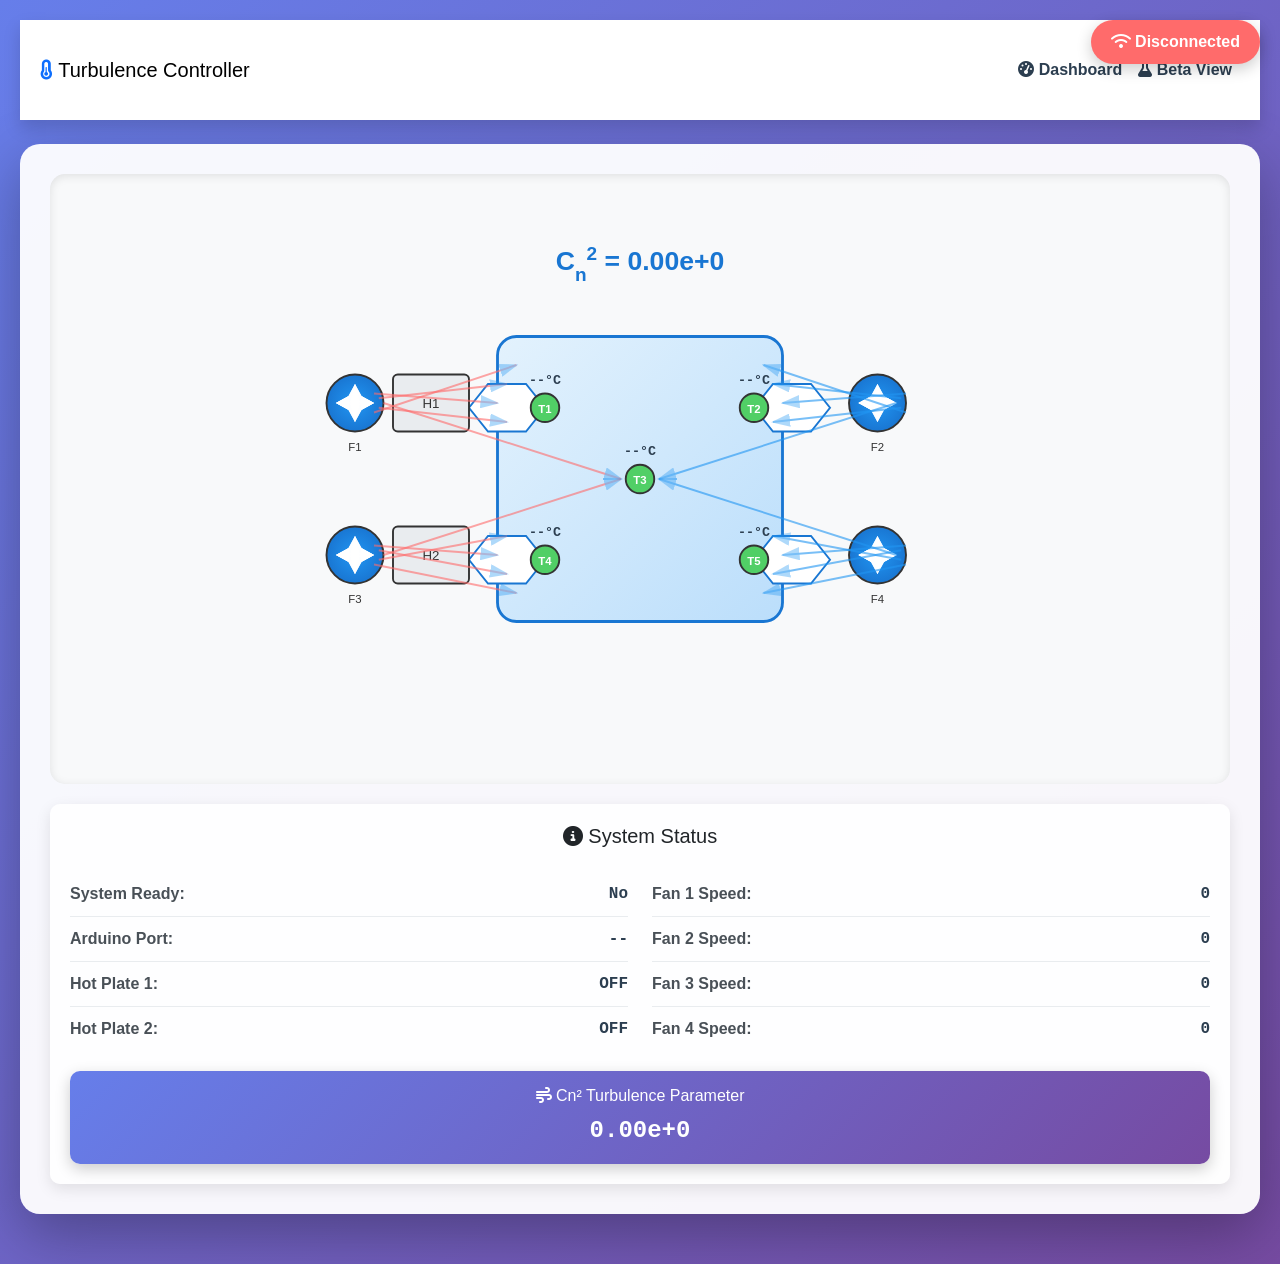
==== web/beta.html @ 59e8c617 "graphical display" ====
<!DOCTYPE html>
<html lang="en">
<head>
    <meta charset="UTF-8">
    <meta name="viewport" content="width=device-width, initial-scale=1.0">
    <title>Turbulence Controller - Beta</title>
    <link href="https://cdn.jsdelivr.net/npm/bootstrap@5.3.0/dist/css/bootstrap.min.css" rel="stylesheet">
    <link rel="stylesheet" href="https://cdnjs.cloudflare.com/ajax/libs/font-awesome/6.4.0/css/all.min.css">
    <style>
        body {
            background: linear-gradient(135deg, #667eea 0%, #764ba2 100%);
            min-height: 100vh;
            font-family: 'Segoe UI', Tahoma, Geneva, Verdana, sans-serif;
        }
        
        .container-fluid {
            padding: 20px;
        }
        
        .system-container {
            background: rgba(255, 255, 255, 0.95);
            border-radius: 20px;
            box-shadow: 0 20px 60px rgba(0, 0, 0, 0.3);
            padding: 30px;
            margin-bottom: 30px;
        }
        
        .header-title {
            color: #2c3e50;
            font-weight: 700;
            margin-bottom: 30px;
            text-align: center;
            font-size: 2.5rem;
            text-shadow: 2px 2px 4px rgba(0, 0, 0, 0.1);
        }
        
        .svg-container {
            width: 100%;
            max-width: 1200px;
            margin: 0 auto;
            background: #f8f9fa;
            border-radius: 15px;
            padding: 20px;
            box-shadow: inset 0 2px 10px rgba(0, 0, 0, 0.1);
        }
        
        .temperature-display {
            font-family: 'Courier New', monospace;
            font-weight: bold;
            font-size: 14px;
            fill: #2c3e50;
        }
        
        /* .fan-blade {
            transform-origin: center center;
        } */
        
        .fan-on {
            animation: spin 2s infinite;
        }
        
        .fan-off {
            animation: none;
        }
        
        @keyframes spin {
            from { transform: rotate(0deg); }
            to { transform: rotate(360deg); }
        }
        
        .hot-plate {
            transition: fill 0.3s ease;
        }
        
        .hot-plate-on {
            fill: #ff6b6b;
            filter: drop-shadow(0 0 10px rgba(255, 107, 107, 0.5));
        }
        
        .hot-plate-off {
            fill: #e9ecef;
        }
        
        .sensor-circle {
            transition: fill 0.3s ease;
        }
        
        .sensor-normal {
            fill: #51cf66;
        }
        
        .sensor-warning {
            fill: #ffd43b;
        }
        
        .sensor-danger {
            fill: #ff6b6b;
        }
        
        .status-panel {
            background: rgba(255, 255, 255, 0.9);
            border-radius: 10px;
            padding: 20px;
            margin-top: 20px;
            box-shadow: 0 5px 15px rgba(0, 0, 0, 0.1);
        }
        
        .status-item {
            display: flex;
            justify-content: space-between;
            align-items: center;
            padding: 10px 0;
            border-bottom: 1px solid #e9ecef;
        }
        
        .status-item:last-child {
            border-bottom: none;
        }
        
        .status-label {
            font-weight: 600;
            color: #495057;
        }
        
        .status-value {
            font-family: 'Courier New', monospace;
            font-weight: bold;
            color: #2c3e50;
        }
        
        .cn2-display {
            background: linear-gradient(135deg, #667eea 0%, #764ba2 100%);
            color: white;
            padding: 15px 20px;
            border-radius: 10px;
            text-align: center;
            margin-top: 20px;
            box-shadow: 0 5px 15px rgba(0, 0, 0, 0.2);
        }
        
        .cn2-value {
            font-size: 1.5rem;
            font-weight: bold;
            font-family: 'Courier New', monospace;
        }
        
        .nav-link {
            color: #2c3e50 !important;
            font-weight: 600;
            padding: 10px 20px;
            border-radius: 8px;
            transition: all 0.3s ease;
        }
        
        .nav-link:hover {
            background: rgba(255, 255, 255, 0.2);
            transform: translateY(-2px);
        }
        
        .connection-status {
            position: fixed;
            top: 20px;
            right: 20px;
            padding: 10px 20px;
            border-radius: 25px;
            font-weight: 600;
            z-index: 1000;
            box-shadow: 0 5px 15px rgba(0, 0, 0, 0.2);
        }
        
        .connected {
            background: #51cf66;
            color: white;
        }
        
        .disconnected {
            background: #ff6b6b;
            color: white;
        }
    </style>
</head>
<body>
    <div class="container-fluid">
        <!-- Navigation -->
        <nav class="navbar navbar-expand-lg navbar-light bg-white rounded-lg shadow mb-4">
            <div class="container-fluid">
                <a class="navbar-brand" href="/">
                    <i class="fas fa-thermometer-half text-primary"></i>
                    Turbulence Controller
                </a>
                <div class="navbar-nav ms-auto">
                    <a class="nav-link" href="/">
                        <i class="fas fa-tachometer-alt"></i> Dashboard
                    </a>
                    <a class="nav-link active" href="/beta">
                        <i class="fas fa-flask"></i> Beta View
                    </a>
                </div>
            </div>
        </nav>

        <!-- Connection Status -->
        <div id="connectionStatus" class="connection-status disconnected">
            <i class="fas fa-wifi"></i> Connecting...
        </div>

        <!-- Main Content -->
        <div class="system-container">
            <!-- SVG System Model -->
            <div class="svg-container">
                <svg viewBox="0 0 1200 600" xmlns="http://www.w3.org/2000/svg">
                    <!-- Define gradients and patterns -->
                    <defs>
                        <linearGradient id="chamberGradient" x1="0%" y1="0%" x2="100%" y2="100%">
                            <stop offset="0%" style="stop-color:#e3f2fd;stop-opacity:1" />
                            <stop offset="100%" style="stop-color:#bbdefb;stop-opacity:1" />
                        </linearGradient>
                        
                        <radialGradient id="fanGradient">
                            <stop offset="0%" style="stop-color:#2196f3;stop-opacity:1" />
                            <stop offset="100%" style="stop-color:#1976d2;stop-opacity:1" />
                        </radialGradient>
                        
                        <filter id="glow">
                            <feGaussianBlur stdDeviation="3" result="coloredBlur"/>
                            <feMerge> 
                                <feMergeNode in="coloredBlur"/>
                                <feMergeNode in="SourceGraphic"/>
                            </feMerge>
                        </filter>
                    </defs>
                    
                    <!-- Main Chamber -->
                    <rect x="450" y="150" width="300" height="300" rx="20" 
                          fill="url(#chamberGradient)" stroke="#1976d2" stroke-width="3"/>
                    
                    <!-- Air inlet holes in chamber (hexagonal - half inside, half outside) -->
                    <polygon points="440,200 480,200 500,225 480,250 440,250 420,225" fill="#ffffff" stroke="#1976d2" stroke-width="2"/>
                    <polygon points="440,360 480,360 500,385 480,410 440,410 420,385" fill="#ffffff" stroke="#1976d2" stroke-width="2"/>
                    <polygon points="740,200 780,200 800,225 780,250 740,250 720,225" fill="#ffffff" stroke="#1976d2" stroke-width="2"/>
                    <polygon points="740,360 780,360 800,385 780,410 740,410 720,385" fill="#ffffff" stroke="#1976d2" stroke-width="2"/>
                    
                    <!-- CN² Title Display -->
                    <text x="600" y="80" text-anchor="middle" font-size="28" font-weight="bold" fill="#1976d2">
                        C<tspan baseline-shift="sub" font-size="20">n</tspan><tspan baseline-shift="super" font-size="20">2</tspan> = <tspan id="cn2TitleValue">0.00e+0</tspan>
                    </text>
                    
                    <!-- Fans and Hot Plates (outside chamber) -->
                    <!-- Fan 1 (Top Left - Outside) -->
                    <g id="fan1" transform="translate(300, 220)">
                        <circle cx="0" cy="0" r="30" fill="url(#fanGradient)" stroke="#333" stroke-width="2"/>
                        <g class="fan-blade fan-off">
                            <!-- Properly centered 4-point star -->
                            <path d="M 0,-20 L 7,-7 L 20,0 L 7,7 L 0,20 L -7,7 L -20,0 L -7,-7 Z" 
                                  fill="#fff" opacity="0.9"/>
                            <path d="M 0,-20 L -7,-7 L -20,0 L -7,7 L 0,20 L 7,7 L 20,0 L 7,-7 Z" 
                                  fill="#fff" opacity="0.9"/>
                            <path d="M 0,-20 L 7,7 L 20,0 L 7,-7 L 0,20 L -7,-7 L -20,0 L -7,7 Z" 
                                  fill="#fff" opacity="0.9"/>
                            <path d="M 0,-20 L -7,7 L -20,0 L -7,-7 L 0,20 L 7,-7 L 20,0 L 7,7 Z" 
                                  fill="#fff" opacity="0.9"/>
                        </g>
                        <text x="0" y="50" text-anchor="middle" font-size="12" fill="#333">F1</text>
                    </g>
                    
                    <!-- Hot Plate 1 (in front of F1 - Outside) -->
                    <rect id="hotplate1" x="340" y="190" width="80" height="60" rx="5" 
                          class="hot-plate hot-plate-off" stroke="#333" stroke-width="2"/>
                    <text x="380" y="225" text-anchor="middle" font-size="14" fill="#333">H1</text>
                    
                    <!-- Fan 2 (Top Right - Outside) -->
                    <g id="fan2" transform="translate(850, 220)">
                        <circle cx="0" cy="0" r="30" fill="url(#fanGradient)" stroke="#333" stroke-width="2"/>
                        <g class="fan-blade fan-off">
                            <!-- Properly centered 4-point star -->
                            <path d="M 0,-20 L 7,-7 L 20,0 L 7,7 L 0,20 L -7,7 L -20,0 L -7,-7 Z" 
                                  fill="#fff" opacity="0.9"/>
                            <path d="M 0,-20 L -7,-7 L -20,0 L -7,7 L 0,20 L 7,7 L 20,0 L 7,-7 Z" 
                                  fill="#fff" opacity="0.9"/>
                            <path d="M 0,-20 L 7,7 L 20,0 L 7,-7 L 0,20 L -7,-7 L -20,0 L -7,7 Z" 
                                  fill="#fff" opacity="0.9"/>
                            <path d="M 0,-20 L -7,7 L -20,0 L -7,-7 L 0,20 L 7,-7 L 20,0 L 7,7 Z" 
                                  fill="#fff" opacity="0.9"/>
                        </g>
                        <text x="0" y="50" text-anchor="middle" font-size="12" fill="#333">F2</text>
                    </g>
                    
                    <!-- Fan 3 (Bottom Left - Outside) -->
                    <g id="fan3" transform="translate(300, 380)">
                        <circle cx="0" cy="0" r="30" fill="url(#fanGradient)" stroke="#333" stroke-width="2"/>
                        <g class="fan-blade fan-off">
                            <!-- Properly centered 4-point star -->
                            <path d="M 0,-20 L 7,-7 L 20,0 L 7,7 L 0,20 L -7,7 L -20,0 L -7,-7 Z" 
                                  fill="#fff" opacity="0.9"/>
                            <path d="M 0,-20 L -7,-7 L -20,0 L -7,7 L 0,20 L 7,7 L 20,0 L 7,-7 Z" 
                                  fill="#fff" opacity="0.9"/>
                            <path d="M 0,-20 L 7,7 L 20,0 L 7,-7 L 0,20 L -7,-7 L -20,0 L -7,7 Z" 
                                  fill="#fff" opacity="0.9"/>
                            <path d="M 0,-20 L -7,7 L -20,0 L -7,-7 L 0,20 L 7,-7 L 20,0 L 7,7 Z" 
                                  fill="#fff" opacity="0.9"/>
                        </g>
                        <text x="0" y="50" text-anchor="middle" font-size="12" fill="#333">F3</text>
                    </g>
                    
                    <!-- Hot Plate 2 (in front of F3 - Outside) -->
                    <rect id="hotplate2" x="340" y="350" width="80" height="60" rx="5" 
                          class="hot-plate hot-plate-off" stroke="#333" stroke-width="2"/>
                    <text x="380" y="385" text-anchor="middle" font-size="14" fill="#333">H2</text>
                    
                    <!-- Fan 4 (Bottom Right - Outside) -->
                    <g id="fan4" transform="translate(850, 380)">
                        <circle cx="0" cy="0" r="30" fill="url(#fanGradient)" stroke="#333" stroke-width="2"/>
                        <g class="fan-blade fan-off">
                            <!-- Properly centered 4-point star -->
                            <path d="M 0,-20 L 7,-7 L 20,0 L 7,7 L 0,20 L -7,7 L -20,0 L -7,-7 Z" 
                                  fill="#fff" opacity="0.9"/>
                            <path d="M 0,-20 L -7,-7 L -20,0 L -7,7 L 0,20 L 7,7 L 20,0 L 7,-7 Z" 
                                  fill="#fff" opacity="0.9"/>
                            <path d="M 0,-20 L 7,7 L 20,0 L 7,-7 L 0,20 L -7,-7 L -20,0 L -7,7 Z" 
                                  fill="#fff" opacity="0.9"/>
                            <path d="M 0,-20 L -7,7 L -20,0 L -7,-7 L 0,20 L 7,-7 L 20,0 L 7,7 Z" 
                                  fill="#fff" opacity="0.9"/>
                        </g>
                        <text x="0" y="50" text-anchor="middle" font-size="12" fill="#333">F4</text>
                    </g>
                    
                    <!-- Temperature Sensors -->
                    <!-- T1 (Top Left) -->
                    <g id="sensor1" transform="translate(500, 225)">
                        <circle cx="0" cy="0" r="15" class="sensor-circle sensor-normal" stroke="#333" stroke-width="2"/>
                        <text x="0" y="5" text-anchor="middle" font-size="12" fill="#fff" font-weight="bold">T1</text>
                        <text x="0" y="-25" text-anchor="middle" class="temperature-display" id="temp1">--°C</text>
                    </g>
                    
                    <!-- T2 (Top Right) -->
                    <g id="sensor2" transform="translate(720, 225)">
                        <circle cx="0" cy="0" r="15" class="sensor-circle sensor-normal" stroke="#333" stroke-width="2"/>
                        <text x="0" y="5" text-anchor="middle" font-size="12" fill="#fff" font-weight="bold">T2</text>
                        <text x="0" y="-25" text-anchor="middle" class="temperature-display" id="temp2">--°C</text>
                    </g>
                    
                    <!-- T3 (Center) -->
                    <g id="sensor3" transform="translate(600, 300)">
                        <circle cx="0" cy="0" r="15" class="sensor-circle sensor-normal" stroke="#333" stroke-width="2"/>
                        <text x="0" y="5" text-anchor="middle" font-size="12" fill="#fff" font-weight="bold">T3</text>
                        <text x="0" y="-25" text-anchor="middle" class="temperature-display" id="temp3">--°C</text>
                    </g>
                    
                    <!-- T4 (Bottom Left) -->
                    <g id="sensor4" transform="translate(500, 385)">
                        <circle cx="0" cy="0" r="15" class="sensor-circle sensor-normal" stroke="#333" stroke-width="2"/>
                        <text x="0" y="5" text-anchor="middle" font-size="12" fill="#fff" font-weight="bold">T4</text>
                        <text x="0" y="-25" text-anchor="middle" class="temperature-display" id="temp4">--°C</text>
                    </g>
                    
                    <!-- T5 (Bottom Right) -->
                    <g id="sensor5" transform="translate(720, 385)">
                        <circle cx="0" cy="0" r="15" class="sensor-circle sensor-normal" stroke="#333" stroke-width="2"/>
                        <text x="0" y="5" text-anchor="middle" font-size="12" fill="#fff" font-weight="bold">T5</text>
                        <text x="0" y="-25" text-anchor="middle" class="temperature-display" id="temp5">--°C</text>
                    </g>
                    
                    <!-- Flow arrows (indicating air movement) -->
                    <defs>
                        <marker id="arrowhead" markerWidth="10" markerHeight="7" refX="9" refY="3.5" orient="auto">
                            <polygon points="0 0, 10 3.5, 0 7" fill="#2196f3" opacity="0.6"/>
                        </marker>
                    </defs>
                    
                    <!-- Air flow indicators (5 arrows from each fan, different start points, center arrow longer) -->
                    <!-- 5 arrows from Fan 1 -->
                    <path d="M 320,210 L 450,220" stroke="#ff6b6b" stroke-width="2" fill="none" marker-end="url(#arrowhead)" opacity="0.6"/>
                    <path d="M 325,225 L 460,240" stroke="#ff6b6b" stroke-width="2" fill="none" marker-end="url(#arrowhead)" opacity="0.6"/>
                    <path d="M 330,220 L 580,300" stroke="#ff6b6b" stroke-width="2" fill="none" marker-end="url(#arrowhead)" opacity="0.6"/>
                    <path d="M 325,215 L 460,200" stroke="#ff6b6b" stroke-width="2" fill="none" marker-end="url(#arrowhead)" opacity="0.6"/>
                    <path d="M 320,230 L 470,180" stroke="#ff6b6b" stroke-width="2" fill="none" marker-end="url(#arrowhead)" opacity="0.6"/>
                    
                    <!-- 5 arrows from Fan 3 -->
                    <path d="M 320,370 L 450,380" stroke="#ff6b6b" stroke-width="2" fill="none" marker-end="url(#arrowhead)" opacity="0.6"/>
                    <path d="M 325,385 L 460,360" stroke="#ff6b6b" stroke-width="2" fill="none" marker-end="url(#arrowhead)" opacity="0.6"/>
                    <path d="M 330,380 L 580,300" stroke="#ff6b6b" stroke-width="2" fill="none" marker-end="url(#arrowhead)" opacity="0.6"/>
                    <path d="M 325,375 L 460,400" stroke="#ff6b6b" stroke-width="2" fill="none" marker-end="url(#arrowhead)" opacity="0.6"/>
                    <path d="M 320,390 L 470,420" stroke="#ff6b6b" stroke-width="2" fill="none" marker-end="url(#arrowhead)" opacity="0.6"/>
                    
                    <!-- 5 arrows from Fan 2 -->
                    <path d="M 880,210 L 750,220" stroke="#2196f3" stroke-width="2" fill="none" marker-end="url(#arrowhead)" opacity="0.6"/>
                    <path d="M 875,225 L 740,240" stroke="#2196f3" stroke-width="2" fill="none" marker-end="url(#arrowhead)" opacity="0.6"/>
                    <path d="M 870,220 L 620,300" stroke="#2196f3" stroke-width="2" fill="none" marker-end="url(#arrowhead)" opacity="0.6"/>
                    <path d="M 875,215 L 740,200" stroke="#2196f3" stroke-width="2" fill="none" marker-end="url(#arrowhead)" opacity="0.6"/>
                    <path d="M 880,230 L 730,180" stroke="#2196f3" stroke-width="2" fill="none" marker-end="url(#arrowhead)" opacity="0.6"/>
                    
                    <!-- 5 arrows from Fan 4 -->
                    <path d="M 880,370 L 750,380" stroke="#2196f3" stroke-width="2" fill="none" marker-end="url(#arrowhead)" opacity="0.6"/>
                    <path d="M 875,385 L 740,360" stroke="#2196f3" stroke-width="2" fill="none" marker-end="url(#arrowhead)" opacity="0.6"/>
                    <path d="M 870,380 L 620,300" stroke="#2196f3" stroke-width="2" fill="none" marker-end="url(#arrowhead)" opacity="0.6"/>
                    <path d="M 875,375 L 740,400" stroke="#2196f3" stroke-width="2" fill="none" marker-end="url(#arrowhead)" opacity="0.6"/>
                    <path d="M 880,390 L 730,420" stroke="#2196f3" stroke-width="2" fill="none" marker-end="url(#arrowhead)" opacity="0.6"/>
                </svg>
            </div>
            
            <!-- Status Panel -->
            <div class="status-panel">
                <h5 class="text-center mb-4">
                    <i class="fas fa-info-circle"></i> System Status
                </h5>
                <div class="row">
                    <div class="col-md-6">
                        <div class="status-item">
                            <span class="status-label">System Ready:</span>
                            <span class="status-value" id="systemReady">No</span>
                        </div>
                        <div class="status-item">
                            <span class="status-label">Arduino Port:</span>
                            <span class="status-value" id="arduinoPort">--</span>
                        </div>
                        <div class="status-item">
                            <span class="status-label">Hot Plate 1:</span>
                            <span class="status-value" id="hotplate1Status">OFF</span>
                        </div>
                        <div class="status-item">
                            <span class="status-label">Hot Plate 2:</span>
                            <span class="status-value" id="hotplate2Status">OFF</span>
                        </div>
                    </div>
                    <div class="col-md-6">
                        <div class="status-item">
                            <span class="status-label">Fan 1 Speed:</span>
                            <span class="status-value" id="fan1Speed">0</span>
                        </div>
                        <div class="status-item">
                            <span class="status-label">Fan 2 Speed:</span>
                            <span class="status-value" id="fan2Speed">0</span>
                        </div>
                        <div class="status-item">
                            <span class="status-label">Fan 3 Speed:</span>
                            <span class="status-value" id="fan3Speed">0</span>
                        </div>
                        <div class="status-item">
                            <span class="status-label">Fan 4 Speed:</span>
                            <span class="status-value" id="fan4Speed">0</span>
                        </div>
                    </div>
                </div>
                
                <!-- CN² Display -->
                <div class="cn2-display">
                    <h6 class="mb-2">
                        <i class="fas fa-wind"></i> Cn² Turbulence Parameter
                    </h6>
                    <div class="cn2-value" id="cn2Value">0.00e+0</div>
                </div>
            </div>
        </div>
    </div>

    <script src="https://cdn.jsdelivr.net/npm/bootstrap@5.3.0/dist/js/bootstrap.bundle.min.js"></script>
    <script>
        // WebSocket connection
        let ws = null;
        let reconnectInterval = null;
        
        // Configuration
        const CONFIG = {
            WS_URL: `ws://${window.location.host}/ws/status`,
            RECONNECT_DELAY: 3000,
            WARNING_TEMP: 60,
            DANGER_TEMP: 80
        };
        
        // Initialize WebSocket connection
        function initWebSocket() {
            try {
                ws = new WebSocket(CONFIG.WS_URL);
                
                ws.onopen = function() {
                    console.log('WebSocket connected');
                    updateConnectionStatus(true);
                    if (reconnectInterval) {
                        clearInterval(reconnectInterval);
                        reconnectInterval = null;
                    }
                };
                
                ws.onmessage = function(event) {
                    try {
                        const data = JSON.parse(event.data);
                        handleWebSocketMessage(data);
                    } catch (error) {
                        console.error('Error parsing WebSocket data:', error);
                    }
                };
                
                ws.onclose = function() {
                    console.log('WebSocket disconnected');
                    updateConnectionStatus(false);
                    scheduleReconnect();
                };
                
                ws.onerror = function(error) {
                    console.error('WebSocket error:', error);
                    updateConnectionStatus(false);
                };
                
            } catch (error) {
                console.error('Error initializing WebSocket:', error);
                updateConnectionStatus(false);
                scheduleReconnect();
            }
        }
        
        // Schedule reconnection
        function scheduleReconnect() {
            if (!reconnectInterval) {
                reconnectInterval = setInterval(() => {
                    console.log('Attempting to reconnect...');
                    initWebSocket();
                }, CONFIG.RECONNECT_DELAY);
            }
        }
        
        // Update connection status
        function updateConnectionStatus(connected) {
            const statusElement = document.getElementById('connectionStatus');
            if (connected) {
                statusElement.className = 'connection-status connected';
                statusElement.innerHTML = '<i class="fas fa-wifi"></i> Connected';
            } else {
                statusElement.className = 'connection-status disconnected';
                statusElement.innerHTML = '<i class="fas fa-wifi"></i> Disconnected';
            }
        }
        
        // Handle WebSocket messages
        function handleWebSocketMessage(data) {
            if (data.type === 'system_status') {
                updateSystemStatus(data);
            } else if (data.type === 'historical_data' || data.type === 'current_data') {
                updateSensorData(data.data[data.data.length - 1]);
            }
        }
        
        // Update system status
        function updateSystemStatus(data) {
            document.getElementById('systemReady').textContent = data.system_ready ? 'Yes' : 'No';
            document.getElementById('arduinoPort').textContent = data.arduino_port || '--';
        }
        
        // Update sensor data
        function updateSensorData(data) {
            // Update temperature sensors
            const temperatures = data.temperatures || [];
            temperatures.forEach((temp, index) => {
                const tempElement = document.getElementById(`temp${index + 1}`);
                const sensorElement = document.getElementById(`sensor${index + 1}`);
                
                if (tempElement) {
                    if (temp < -100) {
                        tempElement.textContent = '--°C';
                    } else {
                        tempElement.textContent = temp.toFixed(1) + '°C';
                    }
                }
                
                // Update sensor color based on temperature
                if (sensorElement && temp >= -100) {
                    const circle = sensorElement.querySelector('.sensor-circle');
                    circle.classList.remove('sensor-normal', 'sensor-warning', 'sensor-danger');
                    
                    if (temp >= CONFIG.DANGER_TEMP) {
                        circle.classList.add('sensor-danger');
                    } else if (temp >= CONFIG.WARNING_TEMP) {
                        circle.classList.add('sensor-warning');
                    } else {
                        circle.classList.add('sensor-normal');
                    }
                }
            });
            
            // Update hot plates
            const hotPlateStates = data.hot_plate_states || [];
            hotPlateStates.forEach((state, index) => {
                const hotplateElement = document.getElementById(`hotplate${index + 1}`);
                const statusElement = document.getElementById(`hotplate${index + 1}Status`);
                
                if (hotplateElement) {
                    hotplateElement.classList.remove('hot-plate-on', 'hot-plate-off');
                    if (state) {
                        hotplateElement.classList.add('hot-plate-on');
                    } else {
                        hotplateElement.classList.add('hot-plate-off');
                    }
                }
                
                if (statusElement) {
                    statusElement.textContent = state ? 'ON' : 'OFF';
                }
            });
            
            // Update fans
            const fanSpeeds = data.fan_speeds || [];
            fanSpeeds.forEach((speed, index) => {
                const fanElement = document.getElementById(`fan${index + 1}`);
                const speedElement = document.getElementById(`fan${index + 1}Speed`);
                const fanBlade = fanElement.querySelector('.fan-blade');
                
                if (fanBlade) {
                    // Remove all animation classes first
                    fanBlade.classList.remove('fan-on', 'fan-off');
                    
                    if (speed > 0) {
                        // Calculate rotation duration based on PWM speed (0-255)
                        // Higher speed = faster rotation = shorter duration
                        // Map: 255 -> 0.5s (fastest), 1 -> 5s (slowest)
                        const duration = 5.0 - (speed / 255) * 4.5; // 5s to 0.5s
                        
                        // Set animation duration before adding the class
                        fanBlade.style.animationDuration = `${duration}s`;
                        
                        // Add the animation class
                        fanBlade.classList.add('fan-on');
                    } else {
                        // Stop animation
                        fanBlade.classList.add('fan-off');
                        fanBlade.style.animationDuration = '';
                    }
                }
                
                if (speedElement) {
                    speedElement.textContent = speed;
                }
            });
            
            // Update CN²
            if (data.cn2 !== undefined) {
                const cn2Value = data.cn2.toExponential(2);
                document.getElementById('cn2Value').textContent = cn2Value;
                document.getElementById('cn2TitleValue').textContent = cn2Value;
            }
        }
        
        // Initialize on page load
        document.addEventListener('DOMContentLoaded', function() {
            initWebSocket();
        });
    </script>
</body>
</html>
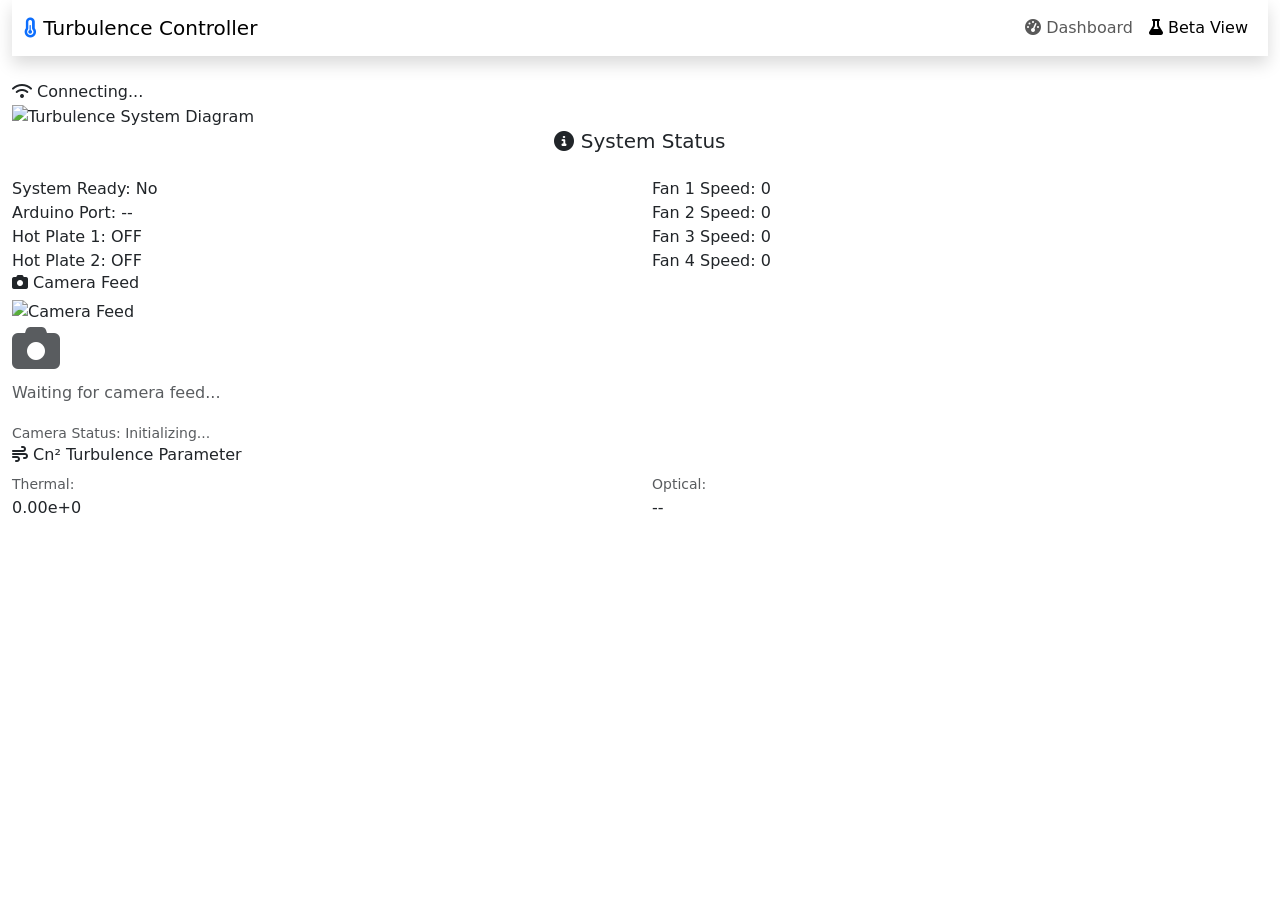
==== commit f95efa30: "updated beta svg file" ====
--- a/web/beta.html
+++ b/web/beta.html
@@ -6,178 +6,7 @@
     <title>Turbulence Controller - Beta</title>
     <link href="https://cdn.jsdelivr.net/npm/bootstrap@5.3.0/dist/css/bootstrap.min.css" rel="stylesheet">
     <link rel="stylesheet" href="https://cdnjs.cloudflare.com/ajax/libs/font-awesome/6.4.0/css/all.min.css">
-    <style>
-        body {
-            background: linear-gradient(135deg, #667eea 0%, #764ba2 100%);
-            min-height: 100vh;
-            font-family: 'Segoe UI', Tahoma, Geneva, Verdana, sans-serif;
-        }
-        
-        .container-fluid {
-            padding: 20px;
-        }
-        
-        .system-container {
-            background: rgba(255, 255, 255, 0.95);
-            border-radius: 20px;
-            box-shadow: 0 20px 60px rgba(0, 0, 0, 0.3);
-            padding: 30px;
-            margin-bottom: 30px;
-        }
-        
-        .header-title {
-            color: #2c3e50;
-            font-weight: 700;
-            margin-bottom: 30px;
-            text-align: center;
-            font-size: 2.5rem;
-            text-shadow: 2px 2px 4px rgba(0, 0, 0, 0.1);
-        }
-        
-        .svg-container {
-            width: 100%;
-            max-width: 1200px;
-            margin: 0 auto;
-            background: #f8f9fa;
-            border-radius: 15px;
-            padding: 20px;
-            box-shadow: inset 0 2px 10px rgba(0, 0, 0, 0.1);
-        }
-        
-        .temperature-display {
-            font-family: 'Courier New', monospace;
-            font-weight: bold;
-            font-size: 14px;
-            fill: #2c3e50;
-        }
-        
-        /* .fan-blade {
-            transform-origin: center center;
-        } */
-        
-        .fan-on {
-            animation: spin 2s infinite;
-        }
-        
-        .fan-off {
-            animation: none;
-        }
-        
-        @keyframes spin {
-            from { transform: rotate(0deg); }
-            to { transform: rotate(360deg); }
-        }
-        
-        .hot-plate {
-            transition: fill 0.3s ease;
-        }
-        
-        .hot-plate-on {
-            fill: #ff6b6b;
-            filter: drop-shadow(0 0 10px rgba(255, 107, 107, 0.5));
-        }
-        
-        .hot-plate-off {
-            fill: #e9ecef;
-        }
-        
-        .sensor-circle {
-            transition: fill 0.3s ease;
-        }
-        
-        .sensor-normal {
-            fill: #51cf66;
-        }
-        
-        .sensor-warning {
-            fill: #ffd43b;
-        }
-        
-        .sensor-danger {
-            fill: #ff6b6b;
-        }
-        
-        .status-panel {
-            background: rgba(255, 255, 255, 0.9);
-            border-radius: 10px;
-            padding: 20px;
-            margin-top: 20px;
-            box-shadow: 0 5px 15px rgba(0, 0, 0, 0.1);
-        }
-        
-        .status-item {
-            display: flex;
-            justify-content: space-between;
-            align-items: center;
-            padding: 10px 0;
-            border-bottom: 1px solid #e9ecef;
-        }
-        
-        .status-item:last-child {
-            border-bottom: none;
-        }
-        
-        .status-label {
-            font-weight: 600;
-            color: #495057;
-        }
-        
-        .status-value {
-            font-family: 'Courier New', monospace;
-            font-weight: bold;
-            color: #2c3e50;
-        }
-        
-        .cn2-display {
-            background: linear-gradient(135deg, #667eea 0%, #764ba2 100%);
-            color: white;
-            padding: 15px 20px;
-            border-radius: 10px;
-            text-align: center;
-            margin-top: 20px;
-            box-shadow: 0 5px 15px rgba(0, 0, 0, 0.2);
-        }
-        
-        .cn2-value {
-            font-size: 1.5rem;
-            font-weight: bold;
-            font-family: 'Courier New', monospace;
-        }
-        
-        .nav-link {
-            color: #2c3e50 !important;
-            font-weight: 600;
-            padding: 10px 20px;
-            border-radius: 8px;
-            transition: all 0.3s ease;
-        }
-        
-        .nav-link:hover {
-            background: rgba(255, 255, 255, 0.2);
-            transform: translateY(-2px);
-        }
-        
-        .connection-status {
-            position: fixed;
-            top: 20px;
-            right: 20px;
-            padding: 10px 20px;
-            border-radius: 25px;
-            font-weight: 600;
-            z-index: 1000;
-            box-shadow: 0 5px 15px rgba(0, 0, 0, 0.2);
-        }
-        
-        .connected {
-            background: #51cf66;
-            color: white;
-        }
-        
-        .disconnected {
-            background: #ff6b6b;
-            color: white;
-        }
-    </style>
+    <link rel="stylesheet" href="/static/beta.css">
 </head>
 <body>
     <div class="container-fluid">
@@ -208,194 +37,9 @@
         <div class="system-container">
             <!-- SVG System Model -->
             <div class="svg-container">
-                <svg viewBox="0 0 1200 600" xmlns="http://www.w3.org/2000/svg">
-                    <!-- Define gradients and patterns -->
-                    <defs>
-                        <linearGradient id="chamberGradient" x1="0%" y1="0%" x2="100%" y2="100%">
-                            <stop offset="0%" style="stop-color:#e3f2fd;stop-opacity:1" />
-                            <stop offset="100%" style="stop-color:#bbdefb;stop-opacity:1" />
-                        </linearGradient>
-                        
-                        <radialGradient id="fanGradient">
-                            <stop offset="0%" style="stop-color:#2196f3;stop-opacity:1" />
-                            <stop offset="100%" style="stop-color:#1976d2;stop-opacity:1" />
-                        </radialGradient>
-                        
-                        <filter id="glow">
-                            <feGaussianBlur stdDeviation="3" result="coloredBlur"/>
-                            <feMerge> 
-                                <feMergeNode in="coloredBlur"/>
-                                <feMergeNode in="SourceGraphic"/>
-                            </feMerge>
-                        </filter>
-                    </defs>
-                    
-                    <!-- Main Chamber -->
-                    <rect x="450" y="150" width="300" height="300" rx="20" 
-                          fill="url(#chamberGradient)" stroke="#1976d2" stroke-width="3"/>
-                    
-                    <!-- Air inlet holes in chamber (hexagonal - half inside, half outside) -->
-                    <polygon points="440,200 480,200 500,225 480,250 440,250 420,225" fill="#ffffff" stroke="#1976d2" stroke-width="2"/>
-                    <polygon points="440,360 480,360 500,385 480,410 440,410 420,385" fill="#ffffff" stroke="#1976d2" stroke-width="2"/>
-                    <polygon points="740,200 780,200 800,225 780,250 740,250 720,225" fill="#ffffff" stroke="#1976d2" stroke-width="2"/>
-                    <polygon points="740,360 780,360 800,385 780,410 740,410 720,385" fill="#ffffff" stroke="#1976d2" stroke-width="2"/>
-                    
-                    <!-- CN² Title Display -->
-                    <text x="600" y="80" text-anchor="middle" font-size="28" font-weight="bold" fill="#1976d2">
-                        C<tspan baseline-shift="sub" font-size="20">n</tspan><tspan baseline-shift="super" font-size="20">2</tspan> = <tspan id="cn2TitleValue">0.00e+0</tspan>
-                    </text>
-                    
-                    <!-- Fans and Hot Plates (outside chamber) -->
-                    <!-- Fan 1 (Top Left - Outside) -->
-                    <g id="fan1" transform="translate(300, 220)">
-                        <circle cx="0" cy="0" r="30" fill="url(#fanGradient)" stroke="#333" stroke-width="2"/>
-                        <g class="fan-blade fan-off">
-                            <!-- Properly centered 4-point star -->
-                            <path d="M 0,-20 L 7,-7 L 20,0 L 7,7 L 0,20 L -7,7 L -20,0 L -7,-7 Z" 
-                                  fill="#fff" opacity="0.9"/>
-                            <path d="M 0,-20 L -7,-7 L -20,0 L -7,7 L 0,20 L 7,7 L 20,0 L 7,-7 Z" 
-                                  fill="#fff" opacity="0.9"/>
-                            <path d="M 0,-20 L 7,7 L 20,0 L 7,-7 L 0,20 L -7,-7 L -20,0 L -7,7 Z" 
-                                  fill="#fff" opacity="0.9"/>
-                            <path d="M 0,-20 L -7,7 L -20,0 L -7,-7 L 0,20 L 7,-7 L 20,0 L 7,7 Z" 
-                                  fill="#fff" opacity="0.9"/>
-                        </g>
-                        <text x="0" y="50" text-anchor="middle" font-size="12" fill="#333">F1</text>
-                    </g>
-                    
-                    <!-- Hot Plate 1 (in front of F1 - Outside) -->
-                    <rect id="hotplate1" x="340" y="190" width="80" height="60" rx="5" 
-                          class="hot-plate hot-plate-off" stroke="#333" stroke-width="2"/>
-                    <text x="380" y="225" text-anchor="middle" font-size="14" fill="#333">H1</text>
-                    
-                    <!-- Fan 2 (Top Right - Outside) -->
-                    <g id="fan2" transform="translate(850, 220)">
-                        <circle cx="0" cy="0" r="30" fill="url(#fanGradient)" stroke="#333" stroke-width="2"/>
-                        <g class="fan-blade fan-off">
-                            <!-- Properly centered 4-point star -->
-                            <path d="M 0,-20 L 7,-7 L 20,0 L 7,7 L 0,20 L -7,7 L -20,0 L -7,-7 Z" 
-                                  fill="#fff" opacity="0.9"/>
-                            <path d="M 0,-20 L -7,-7 L -20,0 L -7,7 L 0,20 L 7,7 L 20,0 L 7,-7 Z" 
-                                  fill="#fff" opacity="0.9"/>
-                            <path d="M 0,-20 L 7,7 L 20,0 L 7,-7 L 0,20 L -7,-7 L -20,0 L -7,7 Z" 
-                                  fill="#fff" opacity="0.9"/>
-                            <path d="M 0,-20 L -7,7 L -20,0 L -7,-7 L 0,20 L 7,-7 L 20,0 L 7,7 Z" 
-                                  fill="#fff" opacity="0.9"/>
-                        </g>
-                        <text x="0" y="50" text-anchor="middle" font-size="12" fill="#333">F2</text>
-                    </g>
-                    
-                    <!-- Fan 3 (Bottom Left - Outside) -->
-                    <g id="fan3" transform="translate(300, 380)">
-                        <circle cx="0" cy="0" r="30" fill="url(#fanGradient)" stroke="#333" stroke-width="2"/>
-                        <g class="fan-blade fan-off">
-                            <!-- Properly centered 4-point star -->
-                            <path d="M 0,-20 L 7,-7 L 20,0 L 7,7 L 0,20 L -7,7 L -20,0 L -7,-7 Z" 
-                                  fill="#fff" opacity="0.9"/>
-                            <path d="M 0,-20 L -7,-7 L -20,0 L -7,7 L 0,20 L 7,7 L 20,0 L 7,-7 Z" 
-                                  fill="#fff" opacity="0.9"/>
-                            <path d="M 0,-20 L 7,7 L 20,0 L 7,-7 L 0,20 L -7,-7 L -20,0 L -7,7 Z" 
-                                  fill="#fff" opacity="0.9"/>
-                            <path d="M 0,-20 L -7,7 L -20,0 L -7,-7 L 0,20 L 7,-7 L 20,0 L 7,7 Z" 
-                                  fill="#fff" opacity="0.9"/>
-                        </g>
-                        <text x="0" y="50" text-anchor="middle" font-size="12" fill="#333">F3</text>
-                    </g>
-                    
-                    <!-- Hot Plate 2 (in front of F3 - Outside) -->
-                    <rect id="hotplate2" x="340" y="350" width="80" height="60" rx="5" 
-                          class="hot-plate hot-plate-off" stroke="#333" stroke-width="2"/>
-                    <text x="380" y="385" text-anchor="middle" font-size="14" fill="#333">H2</text>
-                    
-                    <!-- Fan 4 (Bottom Right - Outside) -->
-                    <g id="fan4" transform="translate(850, 380)">
-                        <circle cx="0" cy="0" r="30" fill="url(#fanGradient)" stroke="#333" stroke-width="2"/>
-                        <g class="fan-blade fan-off">
-                            <!-- Properly centered 4-point star -->
-                            <path d="M 0,-20 L 7,-7 L 20,0 L 7,7 L 0,20 L -7,7 L -20,0 L -7,-7 Z" 
-                                  fill="#fff" opacity="0.9"/>
-                            <path d="M 0,-20 L -7,-7 L -20,0 L -7,7 L 0,20 L 7,7 L 20,0 L 7,-7 Z" 
-                                  fill="#fff" opacity="0.9"/>
-                            <path d="M 0,-20 L 7,7 L 20,0 L 7,-7 L 0,20 L -7,-7 L -20,0 L -7,7 Z" 
-                                  fill="#fff" opacity="0.9"/>
-                            <path d="M 0,-20 L -7,7 L -20,0 L -7,-7 L 0,20 L 7,-7 L 20,0 L 7,7 Z" 
-                                  fill="#fff" opacity="0.9"/>
-                        </g>
-                        <text x="0" y="50" text-anchor="middle" font-size="12" fill="#333">F4</text>
-                    </g>
-                    
-                    <!-- Temperature Sensors -->
-                    <!-- T1 (Top Left) -->
-                    <g id="sensor1" transform="translate(500, 225)">
-                        <circle cx="0" cy="0" r="15" class="sensor-circle sensor-normal" stroke="#333" stroke-width="2"/>
-                        <text x="0" y="5" text-anchor="middle" font-size="12" fill="#fff" font-weight="bold">T1</text>
-                        <text x="0" y="-25" text-anchor="middle" class="temperature-display" id="temp1">--°C</text>
-                    </g>
-                    
-                    <!-- T2 (Top Right) -->
-                    <g id="sensor2" transform="translate(720, 225)">
-                        <circle cx="0" cy="0" r="15" class="sensor-circle sensor-normal" stroke="#333" stroke-width="2"/>
-                        <text x="0" y="5" text-anchor="middle" font-size="12" fill="#fff" font-weight="bold">T2</text>
-                        <text x="0" y="-25" text-anchor="middle" class="temperature-display" id="temp2">--°C</text>
-                    </g>
-                    
-                    <!-- T3 (Center) -->
-                    <g id="sensor3" transform="translate(600, 300)">
-                        <circle cx="0" cy="0" r="15" class="sensor-circle sensor-normal" stroke="#333" stroke-width="2"/>
-                        <text x="0" y="5" text-anchor="middle" font-size="12" fill="#fff" font-weight="bold">T3</text>
-                        <text x="0" y="-25" text-anchor="middle" class="temperature-display" id="temp3">--°C</text>
-                    </g>
-                    
-                    <!-- T4 (Bottom Left) -->
-                    <g id="sensor4" transform="translate(500, 385)">
-                        <circle cx="0" cy="0" r="15" class="sensor-circle sensor-normal" stroke="#333" stroke-width="2"/>
-                        <text x="0" y="5" text-anchor="middle" font-size="12" fill="#fff" font-weight="bold">T4</text>
-                        <text x="0" y="-25" text-anchor="middle" class="temperature-display" id="temp4">--°C</text>
-                    </g>
-                    
-                    <!-- T5 (Bottom Right) -->
-                    <g id="sensor5" transform="translate(720, 385)">
-                        <circle cx="0" cy="0" r="15" class="sensor-circle sensor-normal" stroke="#333" stroke-width="2"/>
-                        <text x="0" y="5" text-anchor="middle" font-size="12" fill="#fff" font-weight="bold">T5</text>
-                        <text x="0" y="-25" text-anchor="middle" class="temperature-display" id="temp5">--°C</text>
-                    </g>
-                    
-                    <!-- Flow arrows (indicating air movement) -->
-                    <defs>
-                        <marker id="arrowhead" markerWidth="10" markerHeight="7" refX="9" refY="3.5" orient="auto">
-                            <polygon points="0 0, 10 3.5, 0 7" fill="#2196f3" opacity="0.6"/>
-                        </marker>
-                    </defs>
-                    
-                    <!-- Air flow indicators (5 arrows from each fan, different start points, center arrow longer) -->
-                    <!-- 5 arrows from Fan 1 -->
-                    <path d="M 320,210 L 450,220" stroke="#ff6b6b" stroke-width="2" fill="none" marker-end="url(#arrowhead)" opacity="0.6"/>
-                    <path d="M 325,225 L 460,240" stroke="#ff6b6b" stroke-width="2" fill="none" marker-end="url(#arrowhead)" opacity="0.6"/>
-                    <path d="M 330,220 L 580,300" stroke="#ff6b6b" stroke-width="2" fill="none" marker-end="url(#arrowhead)" opacity="0.6"/>
-                    <path d="M 325,215 L 460,200" stroke="#ff6b6b" stroke-width="2" fill="none" marker-end="url(#arrowhead)" opacity="0.6"/>
-                    <path d="M 320,230 L 470,180" stroke="#ff6b6b" stroke-width="2" fill="none" marker-end="url(#arrowhead)" opacity="0.6"/>
-                    
-                    <!-- 5 arrows from Fan 3 -->
-                    <path d="M 320,370 L 450,380" stroke="#ff6b6b" stroke-width="2" fill="none" marker-end="url(#arrowhead)" opacity="0.6"/>
-                    <path d="M 325,385 L 460,360" stroke="#ff6b6b" stroke-width="2" fill="none" marker-end="url(#arrowhead)" opacity="0.6"/>
-                    <path d="M 330,380 L 580,300" stroke="#ff6b6b" stroke-width="2" fill="none" marker-end="url(#arrowhead)" opacity="0.6"/>
-                    <path d="M 325,375 L 460,400" stroke="#ff6b6b" stroke-width="2" fill="none" marker-end="url(#arrowhead)" opacity="0.6"/>
-                    <path d="M 320,390 L 470,420" stroke="#ff6b6b" stroke-width="2" fill="none" marker-end="url(#arrowhead)" opacity="0.6"/>
-                    
-                    <!-- 5 arrows from Fan 2 -->
-                    <path d="M 880,210 L 750,220" stroke="#2196f3" stroke-width="2" fill="none" marker-end="url(#arrowhead)" opacity="0.6"/>
-                    <path d="M 875,225 L 740,240" stroke="#2196f3" stroke-width="2" fill="none" marker-end="url(#arrowhead)" opacity="0.6"/>
-                    <path d="M 870,220 L 620,300" stroke="#2196f3" stroke-width="2" fill="none" marker-end="url(#arrowhead)" opacity="0.6"/>
-                    <path d="M 875,215 L 740,200" stroke="#2196f3" stroke-width="2" fill="none" marker-end="url(#arrowhead)" opacity="0.6"/>
-                    <path d="M 880,230 L 730,180" stroke="#2196f3" stroke-width="2" fill="none" marker-end="url(#arrowhead)" opacity="0.6"/>
-                    
-                    <!-- 5 arrows from Fan 4 -->
-                    <path d="M 880,370 L 750,380" stroke="#2196f3" stroke-width="2" fill="none" marker-end="url(#arrowhead)" opacity="0.6"/>
-                    <path d="M 875,385 L 740,360" stroke="#2196f3" stroke-width="2" fill="none" marker-end="url(#arrowhead)" opacity="0.6"/>
-                    <path d="M 870,380 L 620,300" stroke="#2196f3" stroke-width="2" fill="none" marker-end="url(#arrowhead)" opacity="0.6"/>
-                    <path d="M 875,375 L 740,400" stroke="#2196f3" stroke-width="2" fill="none" marker-end="url(#arrowhead)" opacity="0.6"/>
-                    <path d="M 880,390 L 730,420" stroke="#2196f3" stroke-width="2" fill="none" marker-end="url(#arrowhead)" opacity="0.6"/>
-                </svg>
+                <object data="/static/beta.svg" type="image/svg+xml" width="100%" height="100%">
+                    <img src="/static/beta.svg" alt="Turbulence System Diagram" />
+                </object>
             </div>
             
             <!-- Status Panel -->
@@ -442,206 +86,46 @@
                     </div>
                 </div>
                 
+                <!-- Camera Image Display -->
+                <div class="camera-display">
+                    <h6 class="mb-2">
+                        <i class="fas fa-camera"></i> Camera Feed
+                    </h6>
+                    <div class="camera-container">
+                        <img id="cameraImage" src="" alt="Camera Feed" class="camera-image" />
+                        <div id="cameraPlaceholder" class="camera-placeholder">
+                            <i class="fas fa-camera fa-3x text-muted"></i>
+                            <p class="text-muted mt-2">Waiting for camera feed...</p>
+                        </div>
+                    </div>
+                    <div class="camera-info mt-2">
+                        <small class="text-muted">
+                            <span id="cameraStatus">Camera Status: Initializing...</span>
+                        </small>
+                    </div>
+                </div>
+                
                 <!-- CN² Display -->
                 <div class="cn2-display">
                     <h6 class="mb-2">
                         <i class="fas fa-wind"></i> Cn² Turbulence Parameter
                     </h6>
-                    <div class="cn2-value" id="cn2Value">0.00e+0</div>
+                    <div class="row">
+                        <div class="col-6">
+                            <small class="text-muted">Thermal:</small>
+                            <div class="cn2-value" id="cn2Value">0.00e+0</div>
+                        </div>
+                        <div class="col-6">
+                            <small class="text-muted">Optical:</small>
+                            <div class="cn2-value" id="cn2OpticalValue">--</div>
+                        </div>
+                    </div>
                 </div>
             </div>
         </div>
     </div>
 
     <script src="https://cdn.jsdelivr.net/npm/bootstrap@5.3.0/dist/js/bootstrap.bundle.min.js"></script>
-    <script>
-        // WebSocket connection
-        let ws = null;
-        let reconnectInterval = null;
-        
-        // Configuration
-        const CONFIG = {
-            WS_URL: `ws://${window.location.host}/ws/status`,
-            RECONNECT_DELAY: 3000,
-            WARNING_TEMP: 60,
-            DANGER_TEMP: 80
-        };
-        
-        // Initialize WebSocket connection
-        function initWebSocket() {
-            try {
-                ws = new WebSocket(CONFIG.WS_URL);
-                
-                ws.onopen = function() {
-                    console.log('WebSocket connected');
-                    updateConnectionStatus(true);
-                    if (reconnectInterval) {
-                        clearInterval(reconnectInterval);
-                        reconnectInterval = null;
-                    }
-                };
-                
-                ws.onmessage = function(event) {
-                    try {
-                        const data = JSON.parse(event.data);
-                        handleWebSocketMessage(data);
-                    } catch (error) {
-                        console.error('Error parsing WebSocket data:', error);
-                    }
-                };
-                
-                ws.onclose = function() {
-                    console.log('WebSocket disconnected');
-                    updateConnectionStatus(false);
-                    scheduleReconnect();
-                };
-                
-                ws.onerror = function(error) {
-                    console.error('WebSocket error:', error);
-                    updateConnectionStatus(false);
-                };
-                
-            } catch (error) {
-                console.error('Error initializing WebSocket:', error);
-                updateConnectionStatus(false);
-                scheduleReconnect();
-            }
-        }
-        
-        // Schedule reconnection
-        function scheduleReconnect() {
-            if (!reconnectInterval) {
-                reconnectInterval = setInterval(() => {
-                    console.log('Attempting to reconnect...');
-                    initWebSocket();
-                }, CONFIG.RECONNECT_DELAY);
-            }
-        }
-        
-        // Update connection status
-        function updateConnectionStatus(connected) {
-            const statusElement = document.getElementById('connectionStatus');
-            if (connected) {
-                statusElement.className = 'connection-status connected';
-                statusElement.innerHTML = '<i class="fas fa-wifi"></i> Connected';
-            } else {
-                statusElement.className = 'connection-status disconnected';
-                statusElement.innerHTML = '<i class="fas fa-wifi"></i> Disconnected';
-            }
-        }
-        
-        // Handle WebSocket messages
-        function handleWebSocketMessage(data) {
-            if (data.type === 'system_status') {
-                updateSystemStatus(data);
-            } else if (data.type === 'historical_data' || data.type === 'current_data') {
-                updateSensorData(data.data[data.data.length - 1]);
-            }
-        }
-        
-        // Update system status
-        function updateSystemStatus(data) {
-            document.getElementById('systemReady').textContent = data.system_ready ? 'Yes' : 'No';
-            document.getElementById('arduinoPort').textContent = data.arduino_port || '--';
-        }
-        
-        // Update sensor data
-        function updateSensorData(data) {
-            // Update temperature sensors
-            const temperatures = data.temperatures || [];
-            temperatures.forEach((temp, index) => {
-                const tempElement = document.getElementById(`temp${index + 1}`);
-                const sensorElement = document.getElementById(`sensor${index + 1}`);
-                
-                if (tempElement) {
-                    if (temp < -100) {
-                        tempElement.textContent = '--°C';
-                    } else {
-                        tempElement.textContent = temp.toFixed(1) + '°C';
-                    }
-                }
-                
-                // Update sensor color based on temperature
-                if (sensorElement && temp >= -100) {
-                    const circle = sensorElement.querySelector('.sensor-circle');
-                    circle.classList.remove('sensor-normal', 'sensor-warning', 'sensor-danger');
-                    
-                    if (temp >= CONFIG.DANGER_TEMP) {
-                        circle.classList.add('sensor-danger');
-                    } else if (temp >= CONFIG.WARNING_TEMP) {
-                        circle.classList.add('sensor-warning');
-                    } else {
-                        circle.classList.add('sensor-normal');
-                    }
-                }
-            });
-            
-            // Update hot plates
-            const hotPlateStates = data.hot_plate_states || [];
-            hotPlateStates.forEach((state, index) => {
-                const hotplateElement = document.getElementById(`hotplate${index + 1}`);
-                const statusElement = document.getElementById(`hotplate${index + 1}Status`);
-                
-                if (hotplateElement) {
-                    hotplateElement.classList.remove('hot-plate-on', 'hot-plate-off');
-                    if (state) {
-                        hotplateElement.classList.add('hot-plate-on');
-                    } else {
-                        hotplateElement.classList.add('hot-plate-off');
-                    }
-                }
-                
-                if (statusElement) {
-                    statusElement.textContent = state ? 'ON' : 'OFF';
-                }
-            });
-            
-            // Update fans
-            const fanSpeeds = data.fan_speeds || [];
-            fanSpeeds.forEach((speed, index) => {
-                const fanElement = document.getElementById(`fan${index + 1}`);
-                const speedElement = document.getElementById(`fan${index + 1}Speed`);
-                const fanBlade = fanElement.querySelector('.fan-blade');
-                
-                if (fanBlade) {
-                    // Remove all animation classes first
-                    fanBlade.classList.remove('fan-on', 'fan-off');
-                    
-                    if (speed > 0) {
-                        // Calculate rotation duration based on PWM speed (0-255)
-                        // Higher speed = faster rotation = shorter duration
-                        // Map: 255 -> 0.5s (fastest), 1 -> 5s (slowest)
-                        const duration = 5.0 - (speed / 255) * 4.5; // 5s to 0.5s
-                        
-                        // Set animation duration before adding the class
-                        fanBlade.style.animationDuration = `${duration}s`;
-                        
-                        // Add the animation class
-                        fanBlade.classList.add('fan-on');
-                    } else {
-                        // Stop animation
-                        fanBlade.classList.add('fan-off');
-                        fanBlade.style.animationDuration = '';
-                    }
-                }
-                
-                if (speedElement) {
-                    speedElement.textContent = speed;
-                }
-            });
-            
-            // Update CN²
-            if (data.cn2 !== undefined) {
-                const cn2Value = data.cn2.toExponential(2);
-                document.getElementById('cn2Value').textContent = cn2Value;
-                document.getElementById('cn2TitleValue').textContent = cn2Value;
-            }
-        }
-        
-        // Initialize on page load
-        document.addEventListener('DOMContentLoaded', function() {
-            initWebSocket();
-        });
-    </script>
+    <script src="/static/beta.js"></script>
 </body>
 </html>
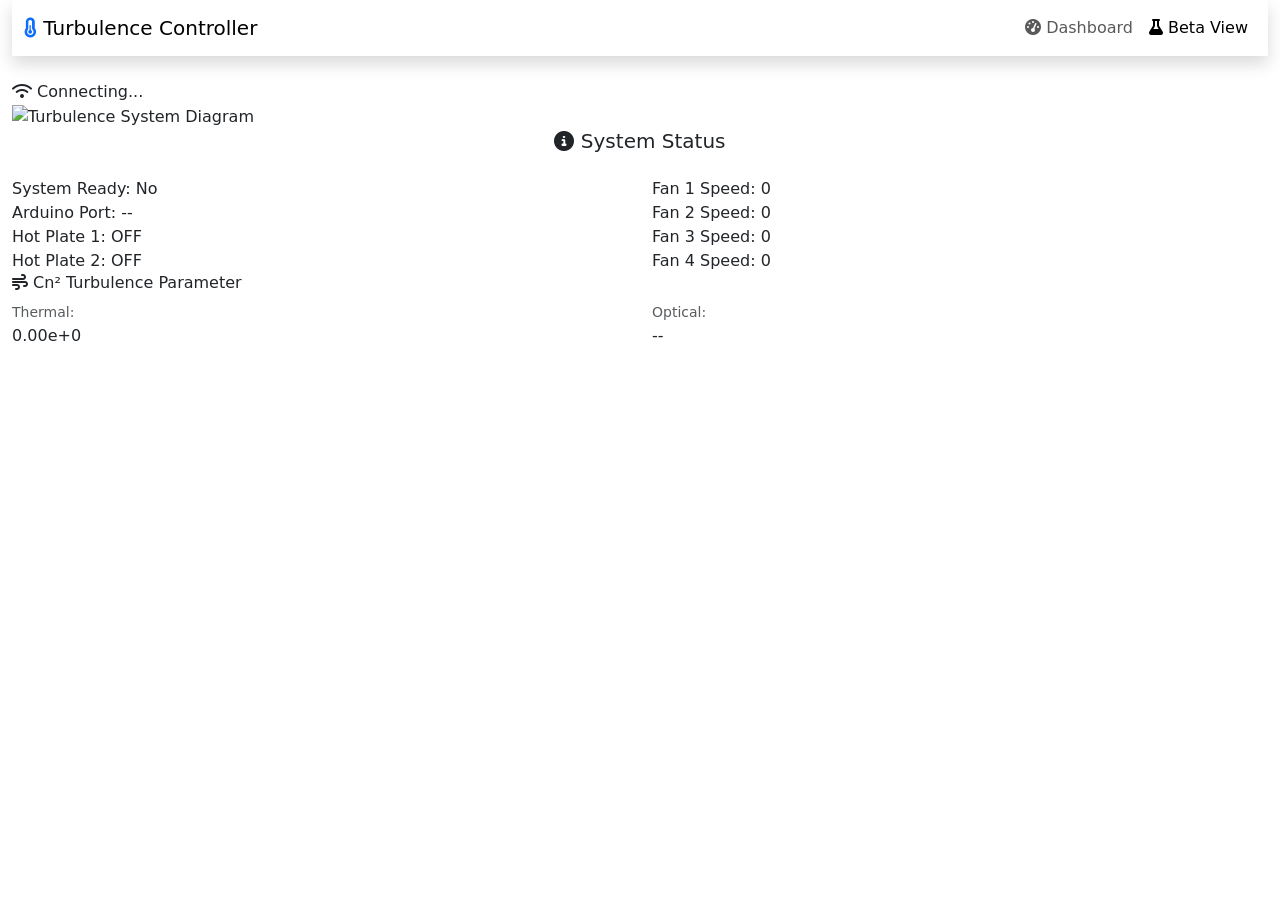
==== commit 8ddcf4e6: "added image display to beta" ====
--- a/web/beta.html
+++ b/web/beta.html
@@ -86,25 +86,6 @@
                     </div>
                 </div>
                 
-                <!-- Camera Image Display -->
-                <div class="camera-display">
-                    <h6 class="mb-2">
-                        <i class="fas fa-camera"></i> Camera Feed
-                    </h6>
-                    <div class="camera-container">
-                        <img id="cameraImage" src="" alt="Camera Feed" class="camera-image" />
-                        <div id="cameraPlaceholder" class="camera-placeholder">
-                            <i class="fas fa-camera fa-3x text-muted"></i>
-                            <p class="text-muted mt-2">Waiting for camera feed...</p>
-                        </div>
-                    </div>
-                    <div class="camera-info mt-2">
-                        <small class="text-muted">
-                            <span id="cameraStatus">Camera Status: Initializing...</span>
-                        </small>
-                    </div>
-                </div>
-                
                 <!-- CN² Display -->
                 <div class="cn2-display">
                     <h6 class="mb-2">
